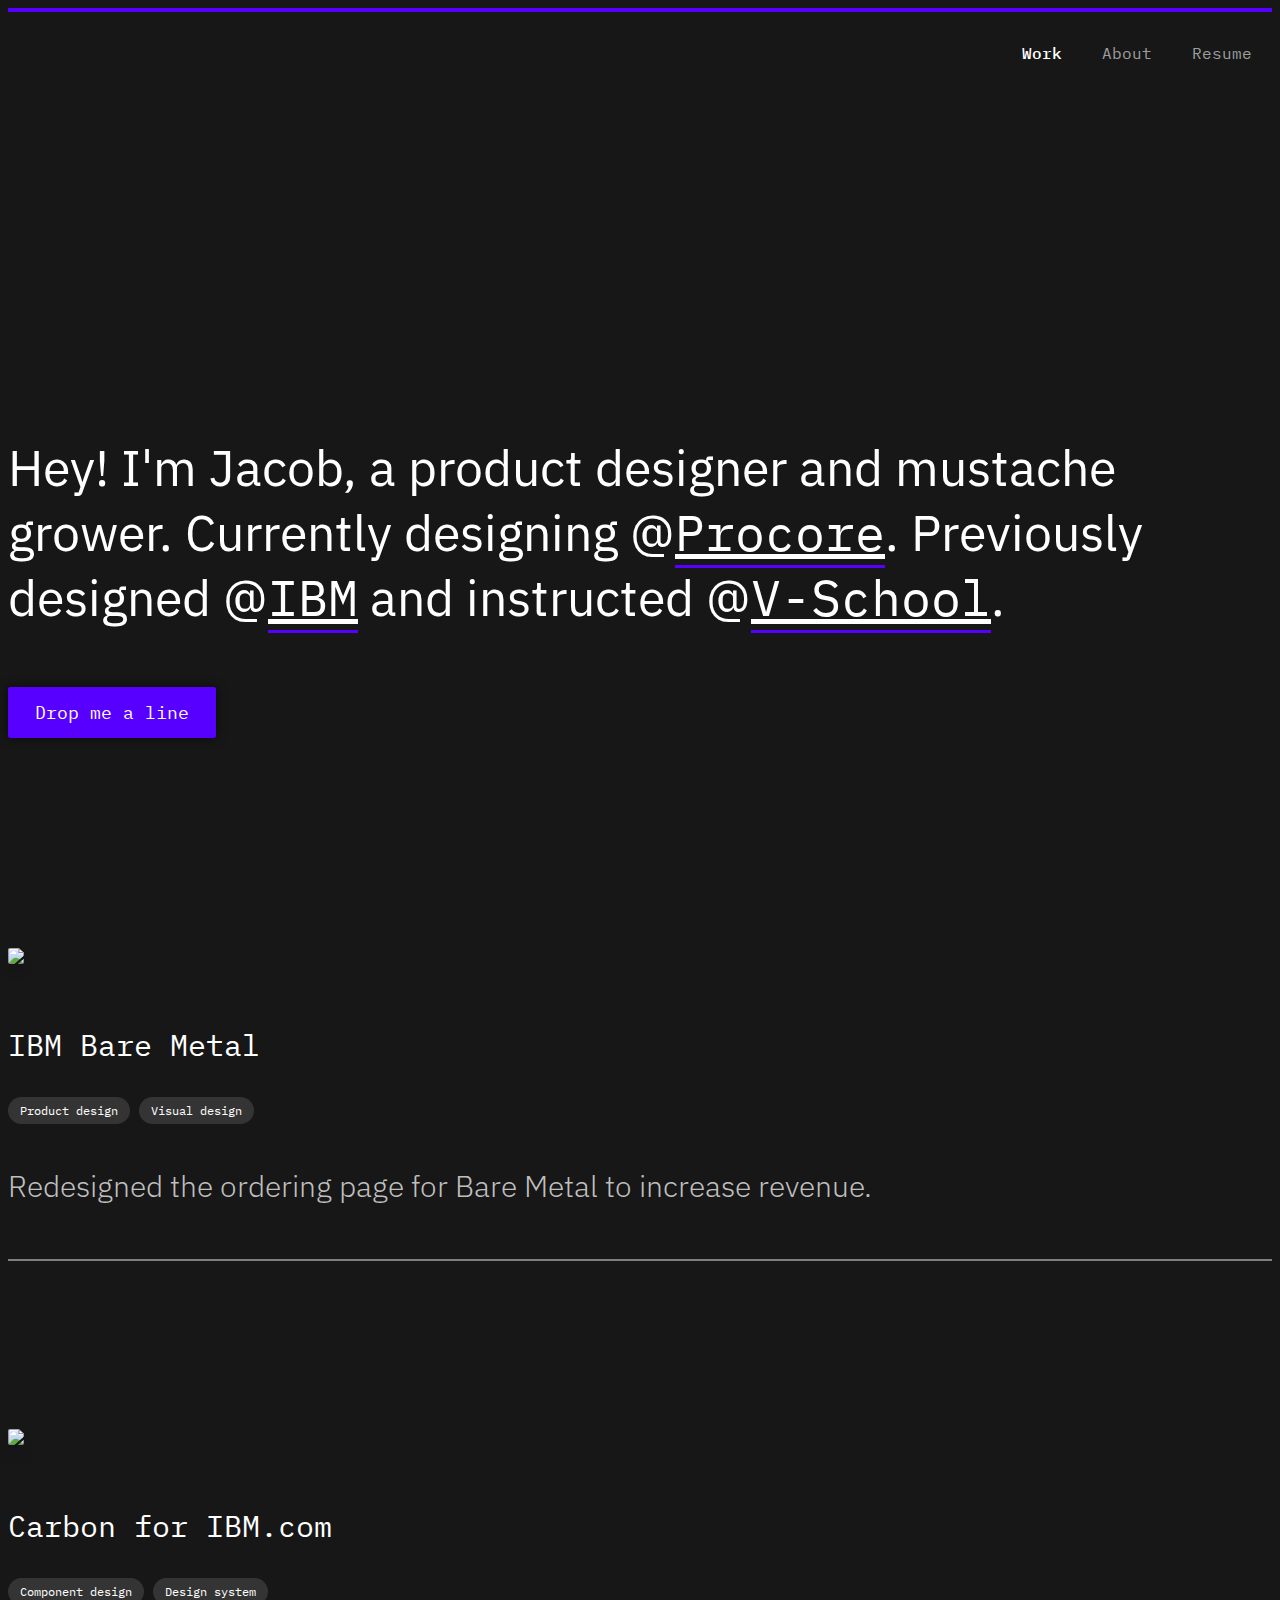
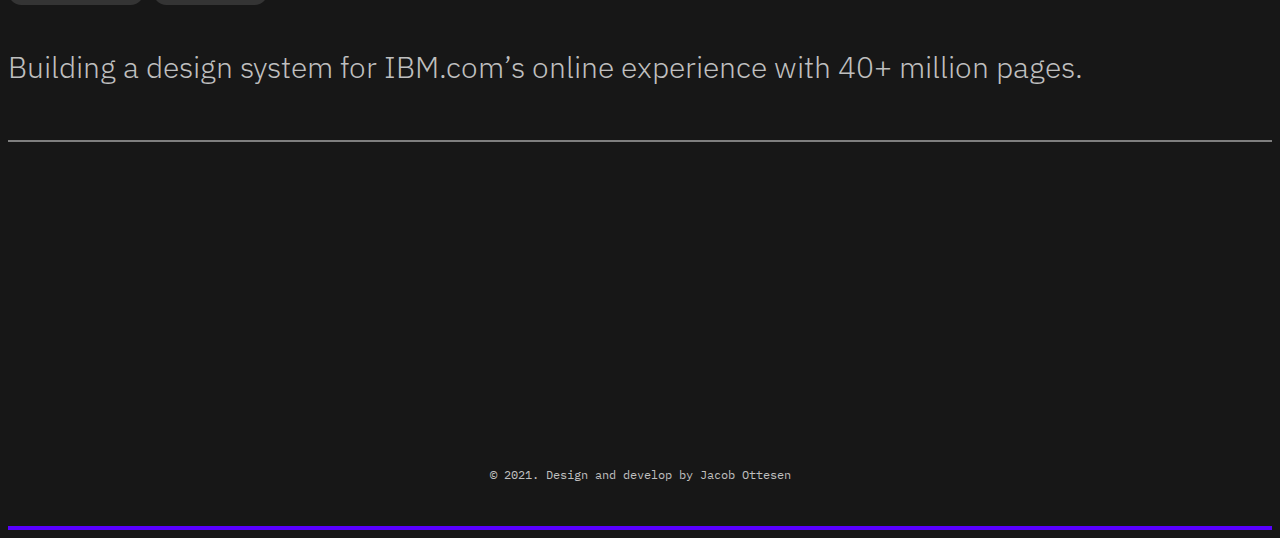
==== index.html @ 0caaeb81 "Add files via upload" ====
<!DOCTYPE html>
<html lang="en">

<head>
    <!-- Theme Made By www.w3schools.com - No Copyright -->
    <title>Jake Ottesen | UX Portfolio</title>
    <meta charset="utf-8">
    <meta name="viewport" content="width=device-width, initial-scale=1">
    <link rel="stylesheet" href="https://stackpath.bootstrapcdn.com/bootstrap/4.1.3/css/bootstrap.min.css" integrity="sha384-MCw98/SFnGE8fJT3GXwEOngsV7Zt27NXFoaoApmYm81iuXoPkFOJwJ8ERdknLPMO" crossorigin="anonymous">
    <script src="https://stackpath.bootstrapcdn.com/bootstrap/4.1.3/js/bootstrap.min.js" integrity="sha384-ChfqqxuZUCnJSK3+MXmPNIyE6ZbWh2IMqE241rYiqJxyMiZ6OW/JmZQ5stwEULTy" crossorigin="anonymous"></script>
    <link rel="stylesheet" href="https://use.fontawesome.com/releases/v5.4.1/css/all.css" integrity="sha384-5sAR7xN1Nv6T6+dT2mhtzEpVJvfS3NScPQTrOxhwjIuvcA67KV2R5Jz6kr4abQsz" crossorigin="anonymous">
    <link rel='stylesheet' href='https://unpkg.com/emoji.css/dist/emoji.min.css'>
    <link rel="stylesheet" href="https://use.typekit.net/auy7uxg.css">
    <link rel="stylesheet" href="css/font-awesome.min.css" />
    <link href="https://fonts.googleapis.com/css?family=Lato:300,400,700,900" rel="stylesheet">
    <script src="https://code.jquery.com/jquery-3.3.1.min.js" integrity="sha256-FgpCb/KJQlLNfOu91ta32o/NMZxltwRo8QtmkMRdAu8=" crossorigin="anonymous"></script>
    <link rel="stylesheet" href="https://cdnjs.cloudflare.com/ajax/libs/fancybox/3.3.5/jquery.fancybox.min.css" />


    <link rel="preconnect" href="https://fonts.gstatic.com">
    <link href="https://fonts.googleapis.com/css2?family=IBM+Plex+Sans:wght@100;200;300;400&display=swap" rel="stylesheet">
    <link href="https://fonts.googleapis.com/css?family=IBM+Plex+Serif:300,400,500,600,700" rel="stylesheet">
    <link href="https://fonts.googleapis.com/css?family=IBM+Plex+Mono:100,100i,200,200i,300,300i,400,400i,500,500i,600,600i,700,700i&display=swap" rel="stylesheet">

    <link rel="stylesheet" type="text/css" href="css/main.css">


    <style>
        /*-------- TYPOGRAPHY --------*/

        body {
            background-color: #171717;
            border-top: #5800FF solid 4px;
            border-bottom: #5800FF solid 4px;

        }


        h1 {
            font-size: 50px;
            color: white;
            font-weight: 400;
            font-family: 'IBM Plex Sans', sans-serif;

        }


        h2 {
            font-size: 30px;
            color: white;
            font-weight: 400;
            font-family: 'IBM Plex Mono', monospace;


        }




        h3 {
            font-size: 30px;
            color: #BFBFBF;
            font-family: 'IBM Plex Sans', sans-serif;
            font-weight: 300;


        }



        .line {
            border: solid #7F7F7F .5px;
        }



        h4 {
            font-size: 20px;
            font-weight: bold;
            color: white;
            font-family: 'IBM Plex Sans', sans-serif;

        }


        h5 {
            font-size: 18px;
            font-weight: 550;
            text-transform: uppercase;
            color: white;
            font-family: 'IBM Plex Mono', monospace;
            letter-spacing: 1px;

        }


        h6 {
            font-size: 80px;
            font-weight: 400;
            color: #3A3A3A;
            font-family: 'IBM Plex Sans', sans-serif;
            line-height: 32px;

        }


        .h7 {
            font-size: 40px;
            font-weight: bold;
            color: white;
            line-height: 1.2;
            font-family: 'IBM Plex Serif', serif;

        }



        .h9 {
            font-size: 20px;
            font-weight: 500;
            color: white;
            font-family: 'IBM Plex Sans', sans-serif;

        }



        .h8 {

            font-size: 18px;
            font-weight: 550;
            color: #3A3A3A;
            font-family: 'IBM Plex Sans', sans-serif;
            line-height: 32px;
            border-left: 2px solid #0062FF;
            padding-left: 1em;
            margin-bottom: 1em;

        }




        p {
            font-size: 18px;
            color: #B7B7B7;
            font-family: 'IBM Plex Sans', sans-serif;

        }



        .introbody {
            font-size: 18px;
            font-weight: lighter;
            line-height: 1.4;
            color: #949494;
            font-family: 'IBM Plex Sans', sans-serif;


        }


        .container {
            text-align: center!important;
        }





        /*--------- BUTTONS ---------*/

        .btn_primary {
            position: relative;
            top: 0;
            transition: top ease 0.4s;
            background-color: #5800FF;
            border: #5800FF solid 2px;
            margin-right: 1em;
            border-radius: 2px;
            color: white;
            padding: 12px 25px;
            text-align: center;
            text-decoration: none;
            display: inline-block;
            font-size: 18px;
            font-family: 'IBM Plex Mono', monospace;
            -webkit-box-shadow: 0px 0px 10px 0px rgba(0, 0, 0, 0.6);
            -moz-box-shadow: 0px 0px 10px 0px rgba(0, 0, 0, 0.6);
            box-shadow: 0px 0px 10px 0px rgba(0, 0, 0, 0.6);
            transition: 0.25s;
        }

        .btn_primary:hover {
            background-color: white;
            border: white solid 2px;
            color: black;
            cursor: none;
            -webkit-box-shadow: 0px 20px 10px 0px rgba(0, 0, 0, 0.6);
            -moz-box-shadow: 0px 20px 10px 0px rgba(0, 0, 0, 0.6);
            box-shadow: 0px 20px 10px 0px rgba(0, 0, 0, 0.6);
            transition: 0.25s;
            top: -3px;

        }



        .btn_secondary {
            position: relative;
            top: 0;
            transition: top ease 0.4s;
            background-color: transparent;
            border: white solid 2px;
            border-radius: 2px;
            color: white;
            padding: 12px 25px;
            text-align: center;
            text-decoration: none;
            display: inline-block;
            font-size: 18px;
            font-family: 'IBM Plex Mono', monospace;
            -webkit-box-shadow: 0px 0px 10px 0px rgba(0, 0, 0, 0.6);
            -moz-box-shadow: 0px 0px 10px 0px rgba(0, 0, 0, 0.6);
            box-shadow: 0px 0px 10px 0px rgba(0, 0, 0, 0.6);
            transition: 0.25s;
        }

        .btn_secondary:hover {
            background-color: white;
            border: white solid 2px;
            color: black;
            cursor: pointer;
            -webkit-box-shadow: 0px 20px 10px 0px rgba(0, 0, 0, 0.6);
            -moz-box-shadow: 0px 20px 10px 0px rgba(0, 0, 0, 0.6);
            box-shadow: 0px 20px 10px 0px rgba(0, 0, 0, 0.6);
            transition: 0.25s;
            top: -3px;
        }







        .rounded {
            border-radius: 2px;
            -webkit-box-shadow: 0px 10px 10px 0px rgba(0, 0, 0, 0.1);
            -moz-box-shadow: 0px 10px 10px 0px rgba(0, 0, 0, 0.1);
            box-shadow: 0px 10px 10px 0px rgba(0, 0, 0, 0.1);
            transition: 0.25s;
        }

        .rounded:hover {
            cursor: pointer;
            top: -3px;


        }








        .floaticon {
            color: #BFBFBF;
            padding: 2em;

        }

        .floaticon:hover {
            color: white;
            transition: 0.25s;
        }






        /*-------- NAVIGATION BAR --------*/

        .navigation ul {
            list-style-type: none;
            margin: 0;
            padding: 0;
            overflow: hidden;

        }

        .navigation li {
            float: right;
        }


        .navigation li a {
            display: block;
            color: black;
            text-align: center;
            margin: 0px 20px;
            text-decoration: none;
            color: #9e9e9e;
            font-family: 'IBM Plex Mono', monospace;
            transition: 0.4s;
        }

        .navigation li a:hover:not(.active) {

            color: white;
            text-decoration: none;
            background-color: #5800FF;
        }

        .navigation .active {

            color: white;
            font-weight: 500;

        }

        .navigation .active:hover {
            text-decoration: none;
            background-color: #5800FF;

        }





        .readcasestudy {
            color: #9e9e9e;
            font-size: 16px;
            font-family: 'IBM Plex Mono', monospace;
            transition: 0.4s;
        }


        .readcasestudy:hover {
            color: white;
            text-decoration: none;
            background-color: #5800FF;
        }
        
        
        .cta-links {
            
            font-family: 'IBM Plex Mono', monospace;
            transition: 0.4s;
            border-bottom: #5800FF 3px solid;
        }
        
         .cta-links:hover {
            color: #9e9e9e;
            text-decoration: none;
             
            
        }
        
        
        a { color: inherit; } 
        

        /*-------- THE PROBLEM SECTION --------*/

   


        .bodyhighlight {
            background-color: #EAF2FF;
            padding-left: 5px;
            padding-right: 5px;
        }




        /*-------- PILLS --------*/

        .pill {
            background-color: #343434;
            font-family: 'IBM Plex Mono', monospace;
            font-size: 12px;
            border: none;
            color: white;
            padding: 6px 12px;
            text-align: center;
            text-decoration: none;
            display: inline-block;
            margin-right: 5px;
            border-radius: 25px;
            margin-bottom: 1em;


        }


        /*-------- HOMEPAGE STYLES --------*/

        ul li {
            font-size: 16px;
            font-family: 'IBM Plex Sans', sans-serif;
        }


        .me {
            width: 30%;
            height: auto;
        }


        .graybg {

            background-color: #FAFAFA;
            padding: 5em;

        }



        strong {
            font-weight: bold;
        }

        .row {
            text-align: left;

        }

        .imagesize {
            width: 100%;
            height: auto;
        }

        .gifsize {
            width: 80%;
            height: 80%;
        }


        .gifsize1 {
            width: 50%;
            height: 50%;
        }


        .content {
            width: 45%;
            margin: 0 auto;
            margin-top: 10em;
            margin-bottom: 10em;

        }

        .quote {
            font-size: 20px;
            margin: 2em;
            font-weight: 400;
            background: #f9f9f9;
            border-left: 2px solid black;
            padding-left: 30px;
            font-style: italic;


        }









        /*-------- LINKS --------*/

        .link {

            color: #0062FF;
            text-decoration: none;


        }








        /*-------- SPACERS --------*/

        .lgspacer {
            padding-top: 5em;

        }

        .smspacer {
            padding-top: 2em;

        }


        .xsspacer {
            padding-top: 1.5em;

        }


        .xxsspacer {
            padding-top: 1em;

        }


        .xxxsspacer {
            padding-top: .5em;

        }


        .xxxxsspacer {
            padding-top: .2em;

        }


        /*-------- SPACERS --------*/

        p i {
            padding-right: 10px;
            color: #4d4d4d;
        }



        .figcap {
            padding-top: 10px;
            font-size: 12px;
            font-weight: 400;
            text-align: center;
            color: #BFBFBF;
            font-family: 'IBM Plex Mono', monospace;

        }

        .topnav {
            overflow: hidden;

        }

        .topnav a {
            float: left;
            color: black;
            text-align: center;
            padding-left: 2em;
            padding-top: 1em;
            text-decoration: none;
            font-size: 20px;
        }


        ul li {
            line-height: 35px;
        }


        /*-------- FOOTER ICON BAR --------*/

        .icon {
            font-size: 20px;
            padding-left: 10px;
            padding-right: 10px;
        }



        .iconbar ul {
            list-style-type: none;
            margin: 0;
            padding: 0;
            overflow: hidden;
            align-content: center;

        }

        .iconbar i {
            color: white;
            transition: color .5s;
        }

        .iconbar i:hover {
            color: dimgray;
        }



        .header h2 {
            text-align: center;
        }



        .content {
            padding: 100px 0;
            margin: 50px auto 0 auto;
            width: 80%;
        }






        @media screen and (max-width: 770px) {
            .content {
                width: 90%;
                margin: 0 auto;
                margin-top: 5em;
                margin-bottom: 10em;
            }
            
             h1 {
                font-size: 40px;
                color: white;
                font-weight: 400;
                font-family: 'IBM Plex Sans', sans-serif;
            }

            .imagesize {
                width: 100%;
                height: auto;
            }

            .btn_mini {
                margin-top: 1em;
            }


        }

        @media screen and (min-width: 600px) {
            .content {
                width: 60%;
                margin: 0 auto;
                margin-top: 5em;
                margin-bottom: 10em;
            }
        }

        @media screen and (min-width: 1000px) {
            .content {
                width: 45%;
                margin: 0 auto;
                margin-top: 5em;
                margin-bottom: 10em;
            }
           
        }

    </style>


    <script>
        /*-------- ICON FADED OUT --------*/
        $(window).scroll(function() {
            $(".top").css("opacity", 1 -
                $(window).scrollTop() / 250);
        });


        /*-------- SCROLL ON CLICK --------*/
        $(document).ready(function() {
            // Add smooth scrolling to all links
            $("a").on('click', function(event) {

                // Make sure this.hash has a value before overriding default behavior
                if (this.hash !== "") {
                    // Prevent default anchor click behavior
                    event.preventDefault();

                    // Store hash
                    var hash = this.hash;

                    // Using jQuery's animate() method to add smooth page scroll
                    // The optional number (800) specifies the number of milliseconds it takes to scroll to the specified area
                    $('html, body').animate({
                        scrollTop: $(hash).offset().top
                    }, 800, function() {

                        // Add hash (#) to URL when done scrolling (default click behavior)
                        window.location.hash = hash;
                    });
                } // End if
            });
        });


        /*-------- SCROLL ON CLICK --------*/

        //Get the button
        var mybutton = document.getElementById("myBtn");

        // When the user scrolls down 20px from the top of the document, show the button
        window.onscroll = function() {
            scrollFunction()
        };

        function scrollFunction() {
            if (document.body.scrollTop > 20 || document.documentElement.scrollTop > 20) {
                mybutton.style.display = "block";
            } else {
                mybutton.style.display = "none";
            }
        }

        // When the user clicks on the button, scroll to the top of the document
        function topFunction() {
            document.body.scrollTop = 0;
            document.documentElement.scrollTop = 0;
        }

    </script>



</head>

<body>


    <div class="header">
        <div class="progress-container">
            <div class="progress-bar" id="myBar"></div>
        </div>
    </div>








    <div class="xsspacer"></div>





    <span class="col-md-12"> 
        <div class="navigation">
        <div class="container">
            <ul>
                <li><a href="Jacob-Ottesen_Resume-2021.pdf" target="_blank">Resume</a></li>
                <li><a href="aboutme.html">About</a></li>
                <li><a href="#projects" class="active">Work</a></li>

            </ul>
        </div>

    </div>
    
        
        <div class="lgspacer"></div>
    
        
        
   <div class="container">

        <div class="row">

            <span class="col-md-8"> 
                
                    
                <div class="smspacer"></div>
                <h6><span class="ec ec-wave"></span> </h6>
                <div class="smspacer"></div>
                
                <h1>Hey! I'm Jacob, a product designer and mustache grower. Currently designing @<a href="https://www.procore.com/" class="cta-links" target="_blank">Procore</a>. Previously designed @<a href="https://www.ibm.com/design/" class="cta-links" target="_blank">IBM</a> and instructed @<a href="https://vschool.io/" class="cta-links" target="_blank">V-School</a>.
                </h1>
                





    <div class="xsspacer"></div>

    <a href="mailto:ottesenjacob1994@gmail.com" target="_top"><button class="btn_primary">Drop me a line <i class="fas fa-envelope"></i></button></a> 





    </span>

    </div>
    <div class="smspacer"></div>
       <div class="lgspacer"></div>
    <a href="#projectsection"><span class="floaticon top"><i class="fas fa-chevron-down"></i></span></a>


    </div>
  
    <div class="lgspacer"></div>




    <div class="container" id="projectsection">


        <div class="row" id="projects">


            <span class="col-md-12"> 
        
                <a href ="baremetal-order.html"><img src="images/baremetal-order/baremetal-homepage.png" class="img-fluid rounded"></a>

                </span>

        </div>

        <div class="smspacer"></div>

        <div class="row">

            <span class="col-md-5"> 
         <h2>IBM Bare Metal</h2>
                <div class="xxxsspacer"></div>
                  
        
        <div class="pill"><i class="fas fa-tag"></i> Product design</div>
        <div class="pill"> <i class="fas fa-tag"></i> Visual design</div>
        
         
            </span>

            <span class="col-md-7"> 
        
                <h3>Redesigned the ordering page for Bare Metal to increase revenue.</h3>
        
              
            </span>


        </div>
        <div class="xxsspacer"></div>

        <hr class="line" >


        <div class="lgspacer"></div>
        <div class="lgspacer"></div>


        <div class="row">


            <span class="col-md-12"> 
        
                <a href ="ibmdotcom.html"><img src="images/homepage/ibm-dotcom.png" class="img-fluid rounded"></a>

                </span>

        </div>

        <div class="smspacer"></div>

        <div class="row">

            <span class="col-md-5"> 
         <h2>Carbon for IBM.com</h2>
                <div class="xxxsspacer"></div>
                  
        
        <div class="pill"><i class="fas fa-tag"></i> Component design</div>
        <div class="pill"> <i class="fas fa-tag"></i> Design system</div>
        
         
            </span>

            <span class="col-md-7"> 
        
                <h3>Building a design system for IBM.com’s online experience with 40+ million pages.</h3>
        
               
            </span>


        </div>
        <div class="xxsspacer"></div>

        <hr class="line" id="projects">


        <div class="lgspacer"></div>
        <div class="lgspacer"></div>
        <div class="lgspacer"></div>









        <script src="https://cdnjs.cloudflare.com/ajax/libs/fancybox/3.3.5/jquery.fancybox.min.js"></script>


    </div>
    </div>




</body>






<footer>


    <div class="container">
        <div class="iconbar">

            <ul>



                <a href="https://medium.com/@ottesenjacob1994" target="_blank"><i class="fab fa-medium icon"></i></a>
                <a href="https://www.behance.net/ott1200693db" target="_blank"><i class="fab fa-behance icon"></i></a>
                <a href="https://www.linkedin.com/in/jacobottesen/" target="_blank"><i class="fab fa-linkedin-in icon"></i></a>
                <a href="https://dribbble.com/jakeottesen" target="_blank"><i class="fab fa-dribbble icon"></i></a>
                <a href="mailto:ottesenjacob1994@gmail.com" target="_top"><i class="fas fa-envelope icon"></i></a>





            </ul>


            <div class="smspacer"></div>


        </div>
        <p class="figcap">&#169; 2021. Design and develop by Jacob Ottesen</p>

    </div>
    <div class="smspacer"></div>




</footer>

</html>
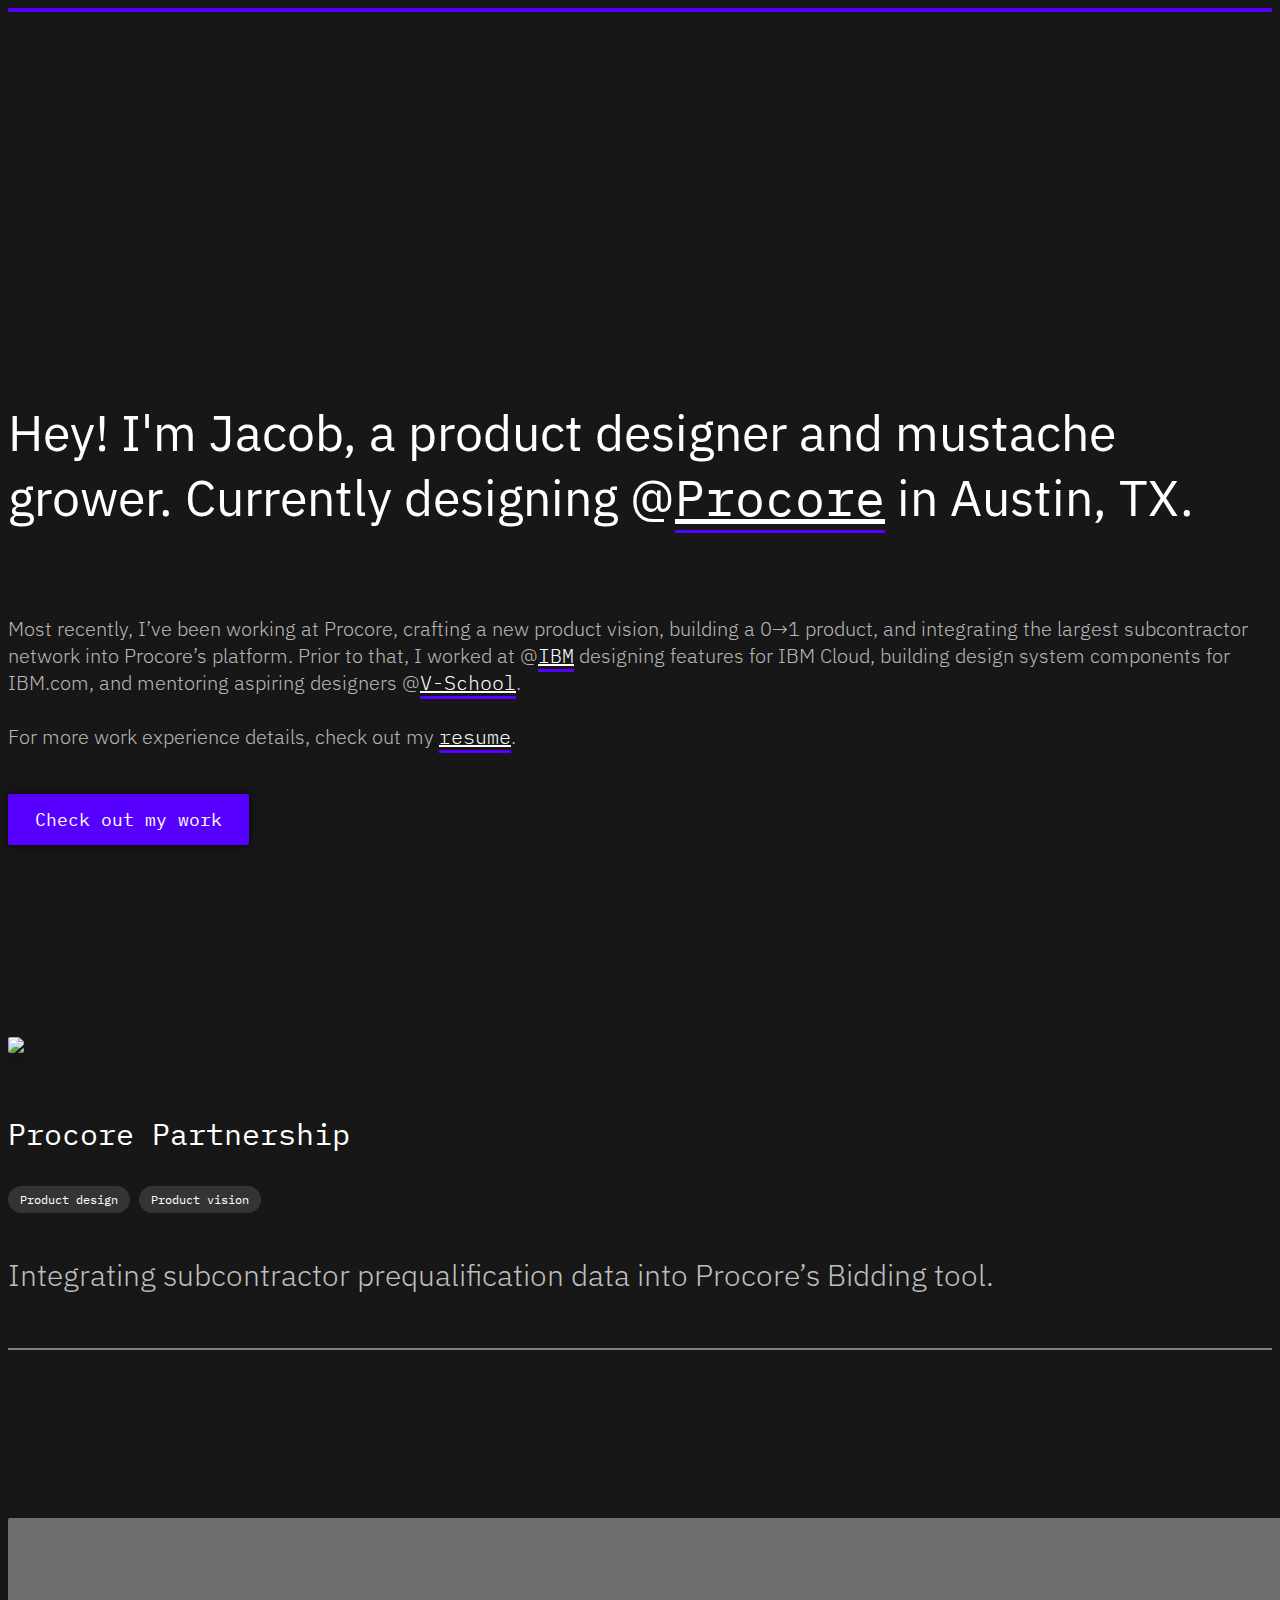
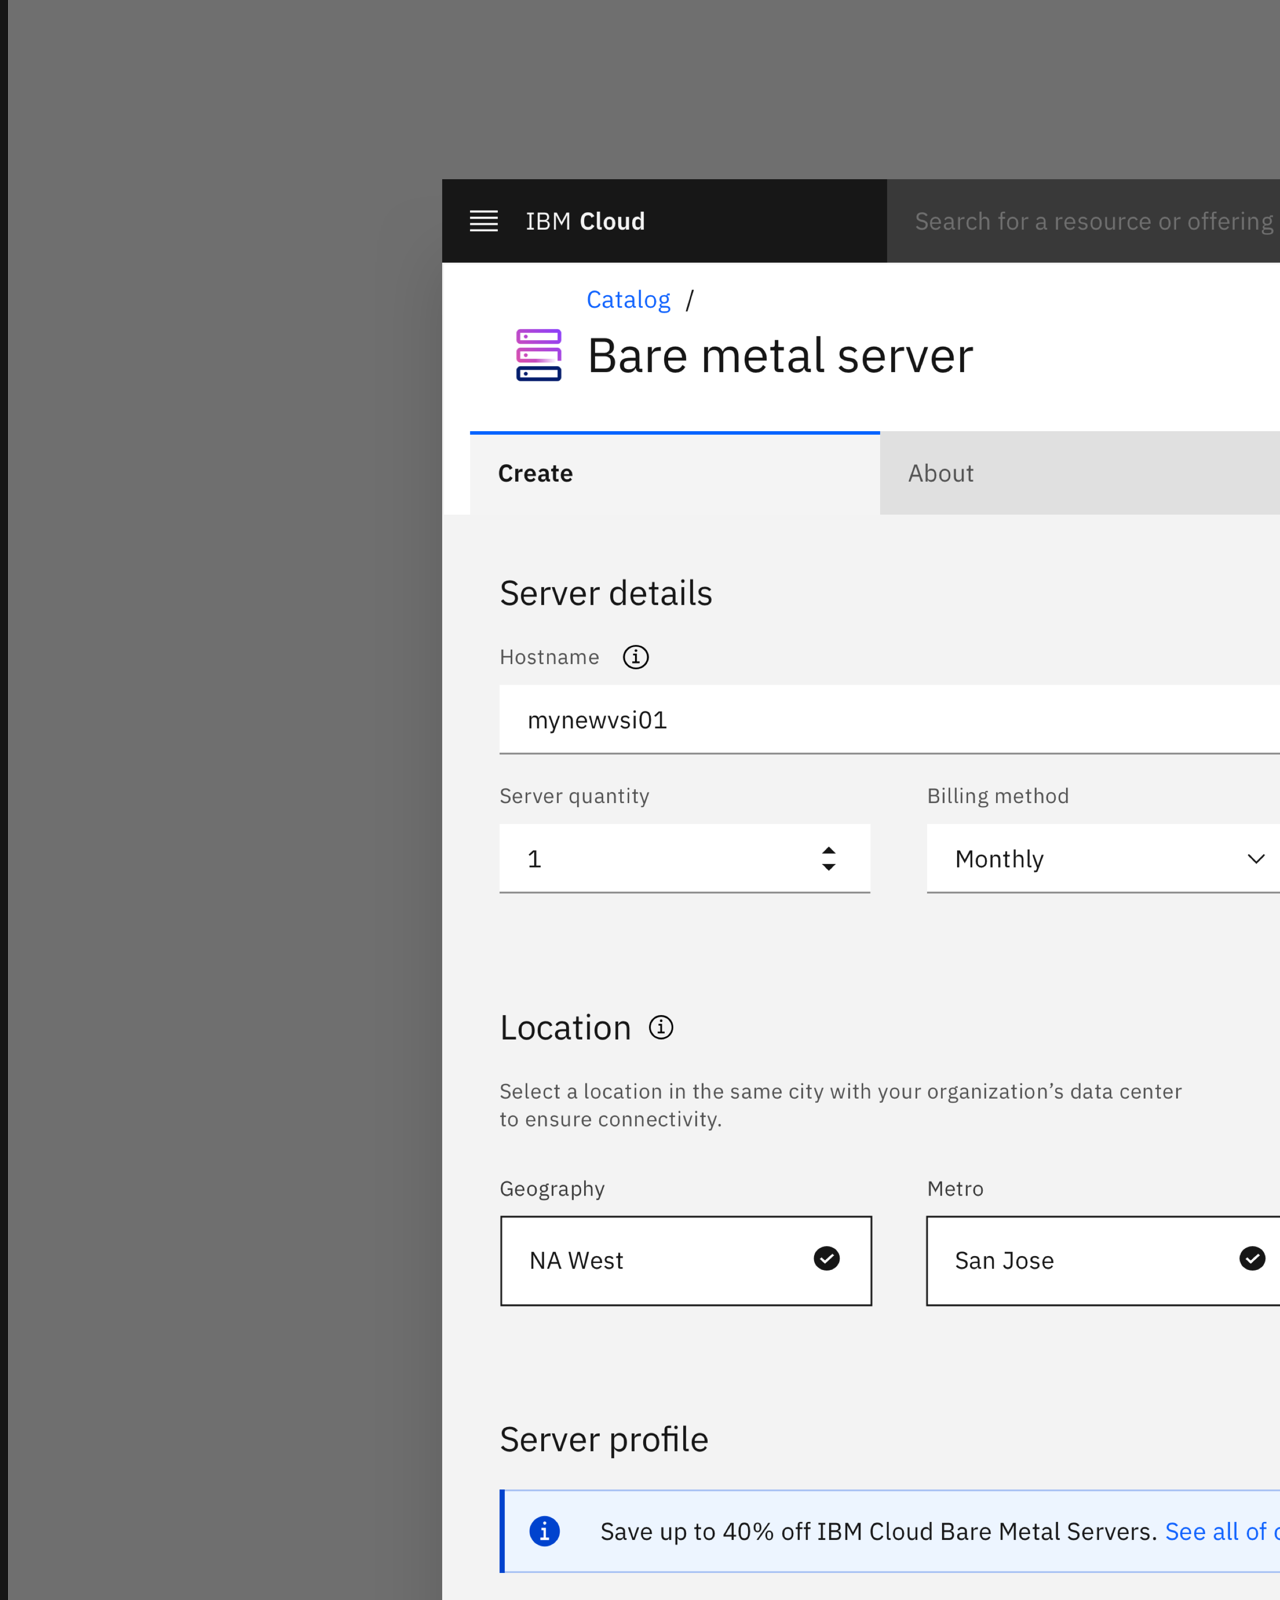
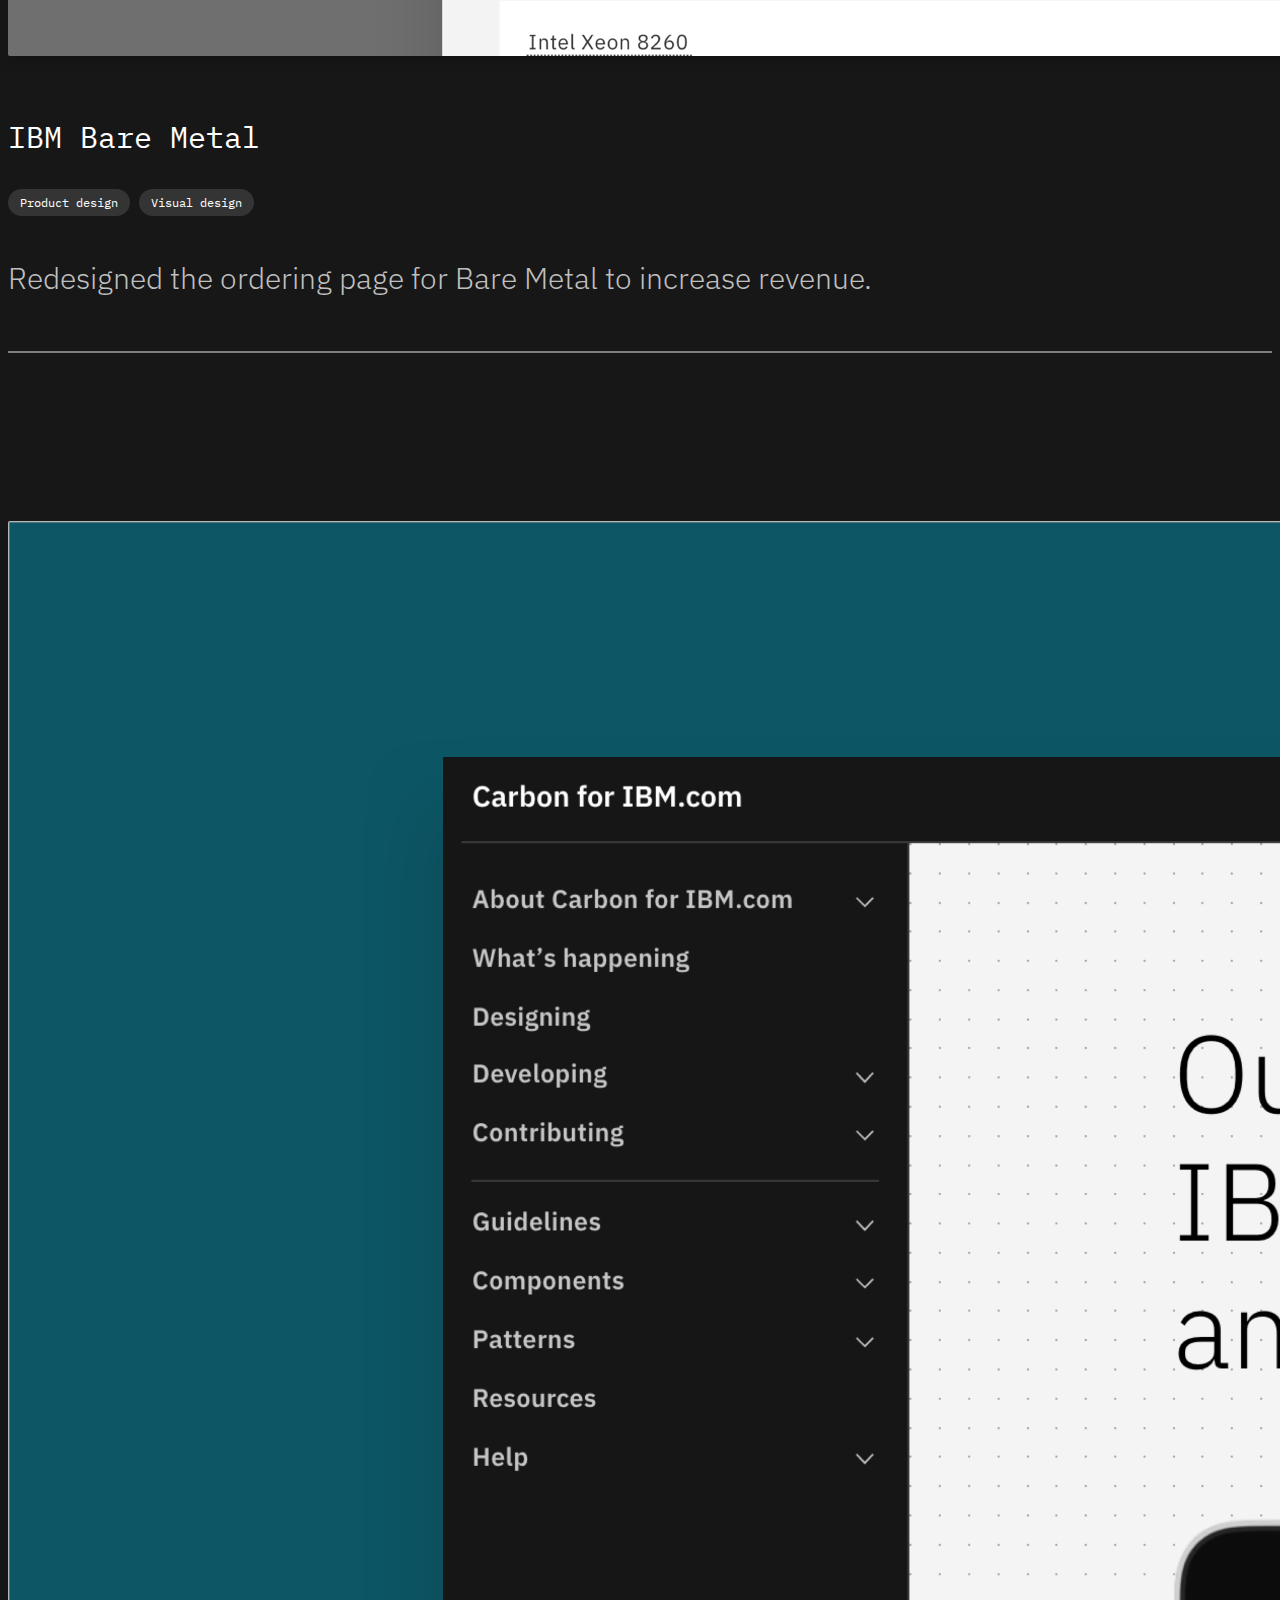
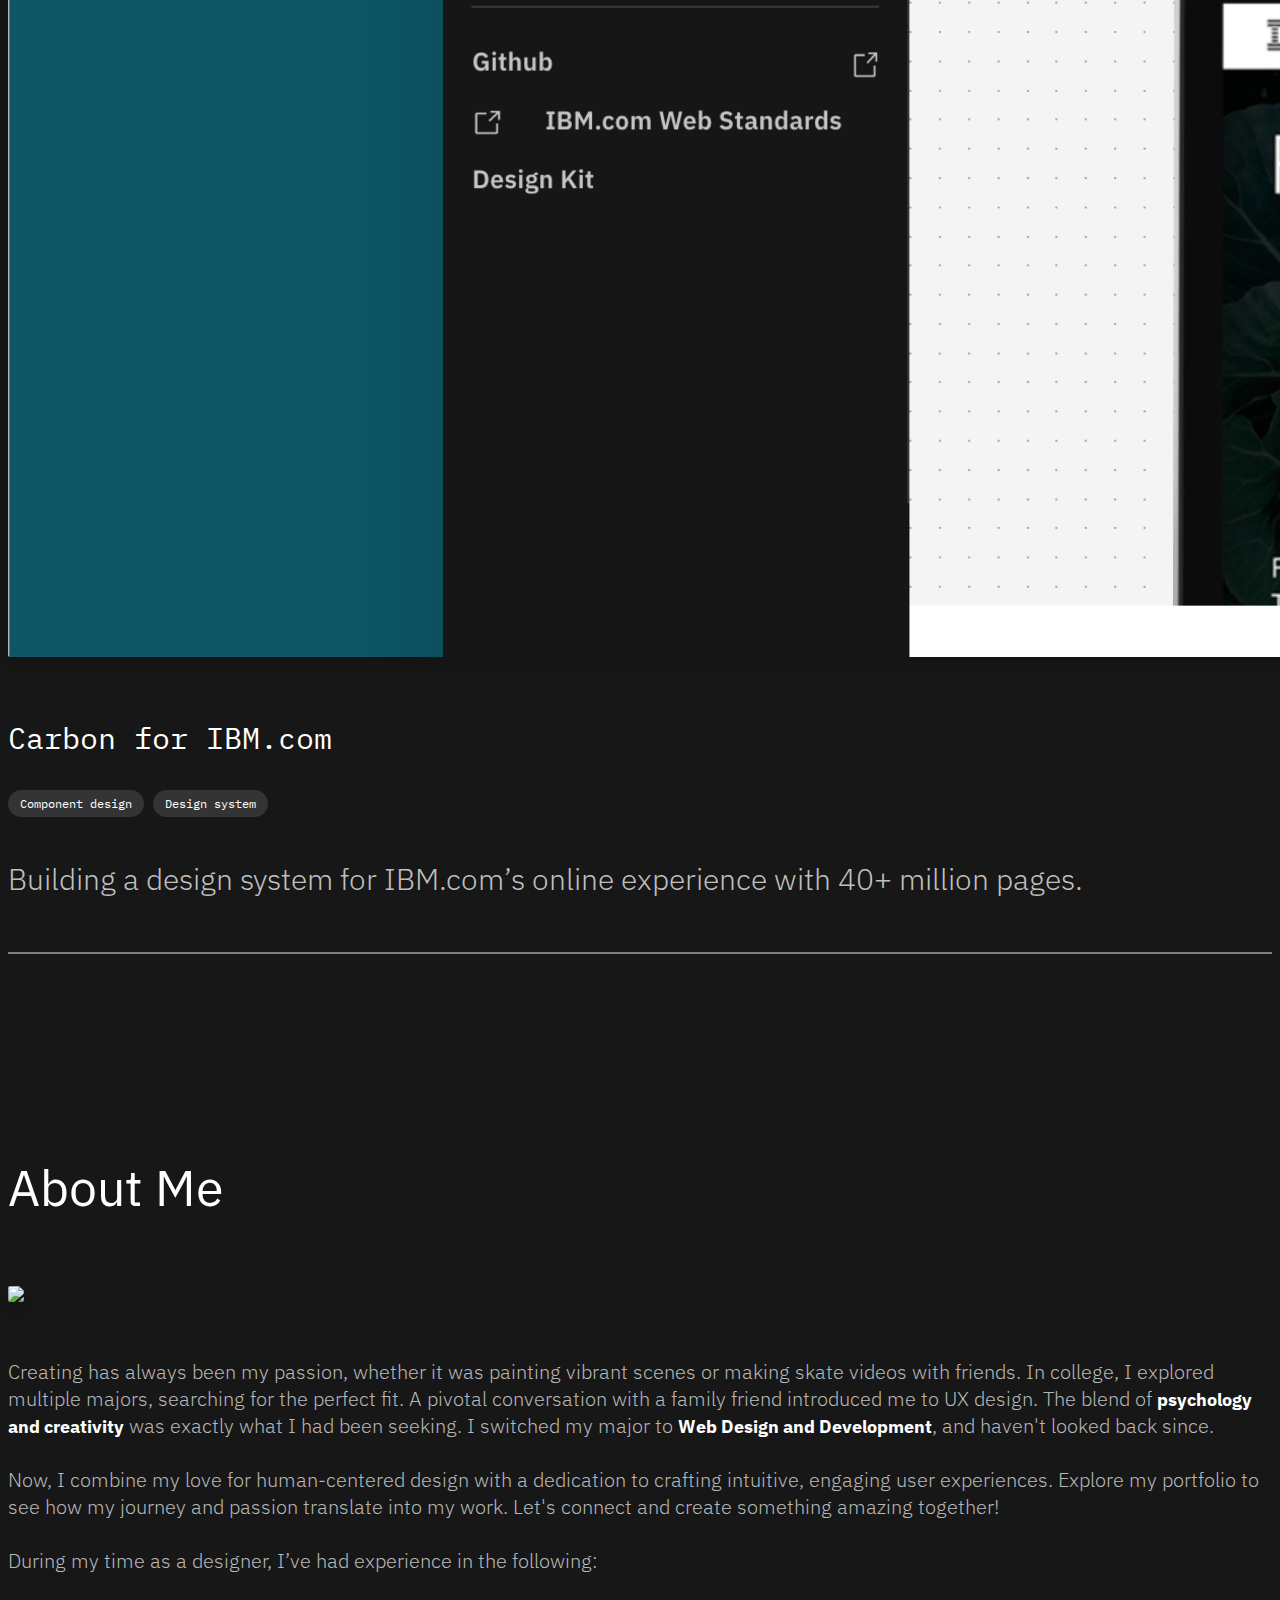
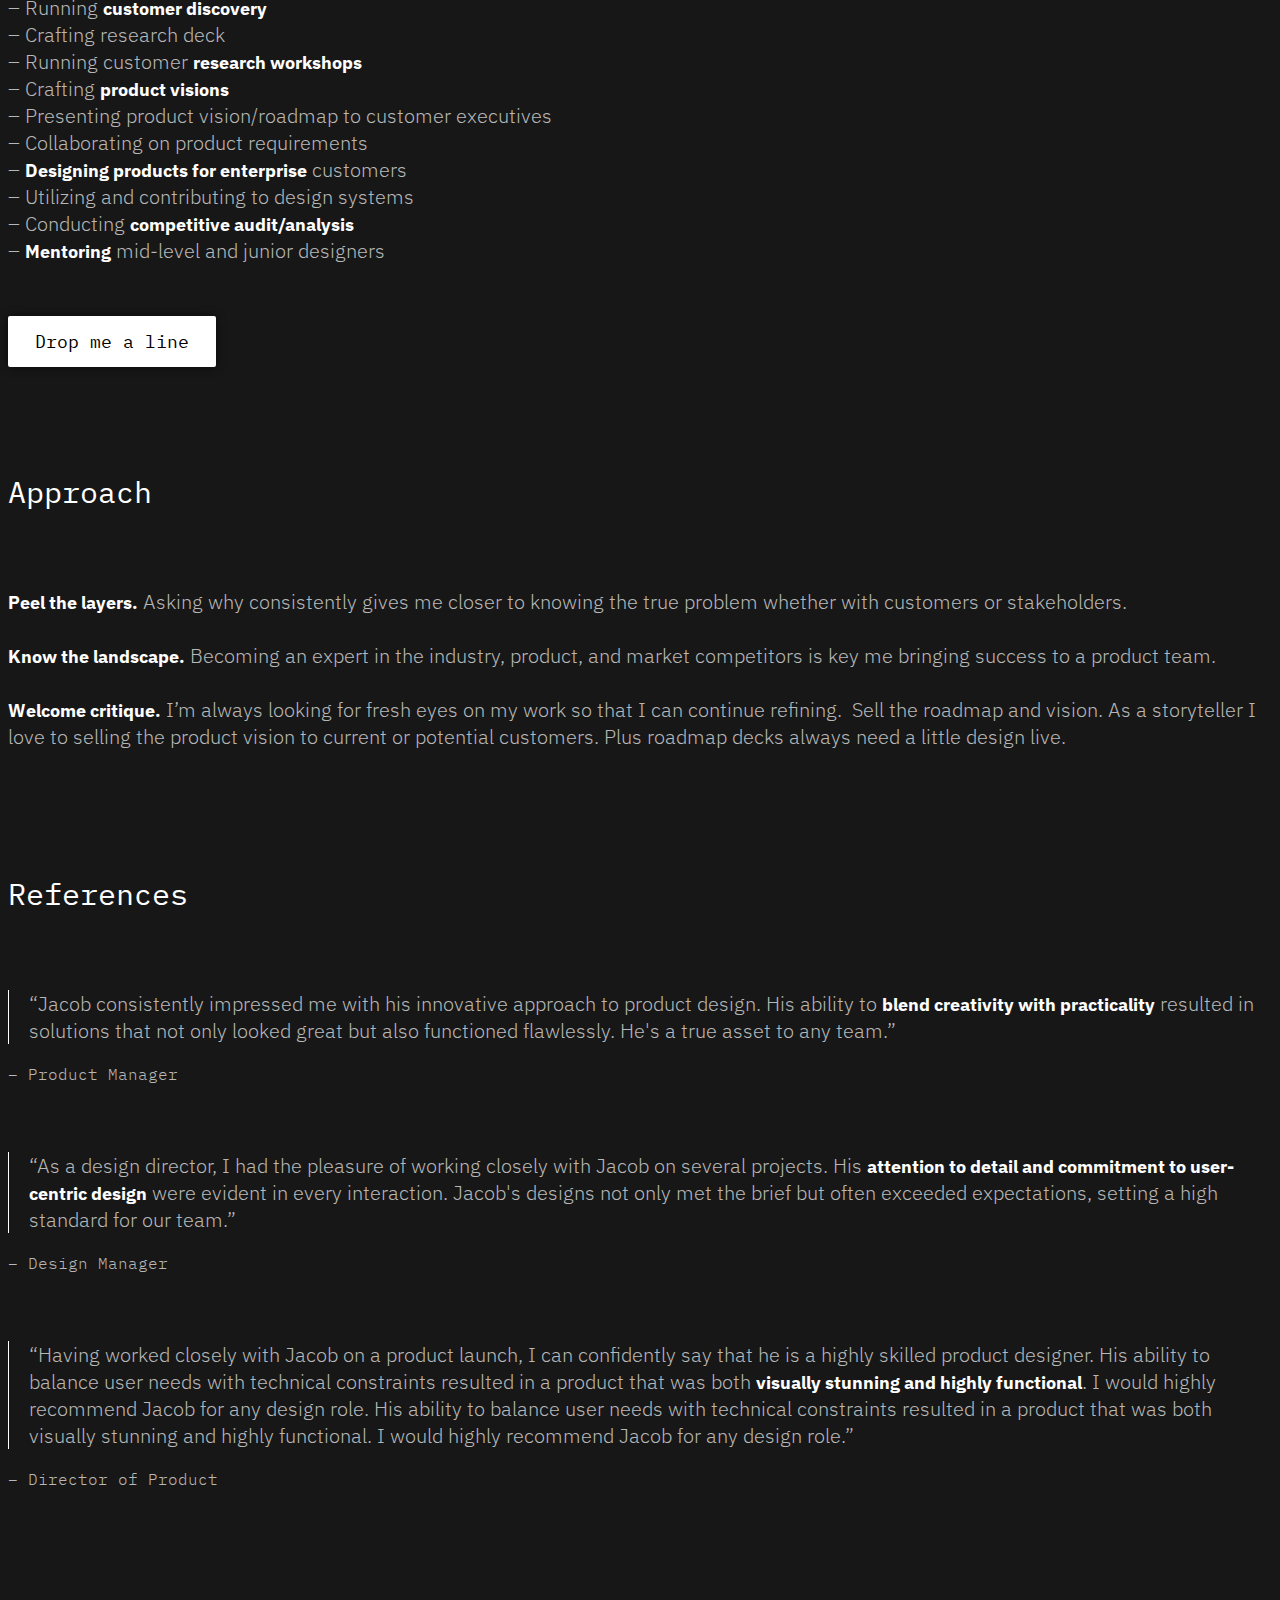
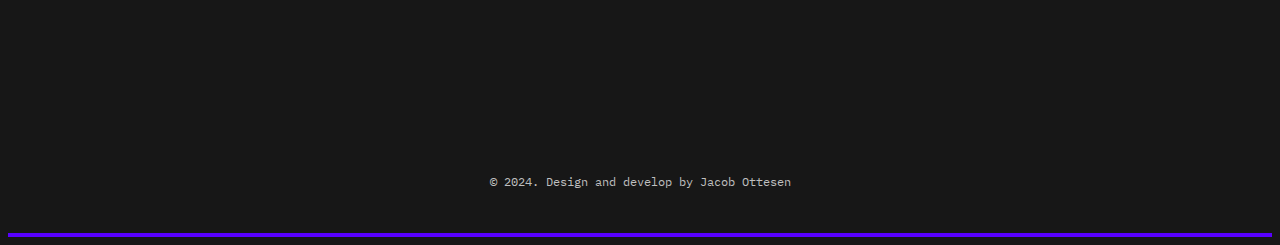
==== commit 24e80ebb: "Add files via upload" ====
--- a/index.html
+++ b/index.html
@@ -142,10 +142,30 @@
 
 
         p {
+        
+            font-size: 20px;
+            font-weight: 300;
+            color: #B7B7B7;
+            font-family: 'IBM Plex Sans', sans-serif;
+          
+
+        }
+        
+        
+         .bold {
+            font-weight: 700;
+            font-size: 18px;
+            color: white;
+            font-family: 'IBM Plex Sans', sans-serif;
+
+        }
+
+        
+         
+        p li {
             font-size: 18px;
             color: #B7B7B7;
             font-family: 'IBM Plex Sans', sans-serif;
-
         }
 
 
@@ -165,7 +185,18 @@
             text-align: center!important;
         }
 
-
+        
+        .references {
+            padding-left: 20px;
+            border-left: white 1px solid; 
+        }
+
+        
+        .referencesname {
+            font-family: 'IBM Plex Mono', monospace;
+            font-size: 16px;
+            color: #B7B7B7;
+        }
 
 
 
@@ -196,7 +227,7 @@
             background-color: white;
             border: white solid 2px;
             color: black;
-            cursor: none;
+            cursor: pointer;
             -webkit-box-shadow: 0px 20px 10px 0px rgba(0, 0, 0, 0.6);
             -moz-box-shadow: 0px 20px 10px 0px rgba(0, 0, 0, 0.6);
             box-shadow: 0px 20px 10px 0px rgba(0, 0, 0, 0.6);
@@ -211,10 +242,11 @@
             position: relative;
             top: 0;
             transition: top ease 0.4s;
-            background-color: transparent;
+             border-radius: 2px;
+            background-color: white;
             border: white solid 2px;
-            border-radius: 2px;
-            color: white;
+            color: black;
+            
             padding: 12px 25px;
             text-align: center;
             text-decoration: none;
@@ -228,9 +260,12 @@
         }
 
         .btn_secondary:hover {
-            background-color: white;
-            border: white solid 2px;
-            color: black;
+            
+            
+           background-color: #5800FF;
+            border: #5800FF solid 2px;
+            border-radius: 2px;
+            color: white;
             cursor: pointer;
             -webkit-box-shadow: 0px 20px 10px 0px rgba(0, 0, 0, 0.6);
             -moz-box-shadow: 0px 20px 10px 0px rgba(0, 0, 0, 0.6);
@@ -353,6 +388,7 @@
             font-family: 'IBM Plex Mono', monospace;
             transition: 0.4s;
             border-bottom: #5800FF 3px solid;
+            color: white;
         }
         
          .cta-links:hover {
@@ -538,7 +574,7 @@
             color: #4d4d4d;
         }
 
-
+       
 
         .figcap {
             padding-top: 10px;
@@ -755,17 +791,7 @@
 
 
     <span class="col-md-12"> 
-        <div class="navigation">
-        <div class="container">
-            <ul>
-                <li><a href="Jacob-Ottesen_Resume-2021.pdf" target="_blank">Resume</a></li>
-                <li><a href="aboutme.html">About</a></li>
-                <li><a href="#projects" class="active">Work</a></li>
-
-            </ul>
-        </div>
-
-    </div>
+       
     
         
         <div class="lgspacer"></div>
@@ -776,15 +802,21 @@
 
         <div class="row">
 
-            <span class="col-md-8"> 
+            <span class="col-md-10"> 
                 
                     
                 <div class="smspacer"></div>
                 <h6><span class="ec ec-wave"></span> </h6>
                 <div class="smspacer"></div>
                 
-                <h1>Hey! I'm Jacob, a product designer and mustache grower. Currently designing @<a href="https://www.procore.com/" class="cta-links" target="_blank">Procore</a>. Previously designed @<a href="https://www.ibm.com/design/" class="cta-links" target="_blank">IBM</a> and instructed @<a href="https://vschool.io/" class="cta-links" target="_blank">V-School</a>.
+                <h1>Hey! I'm Jacob, a product designer and mustache grower. Currently designing @<a href="https://www.procore.com/" class="cta-links" target="_blank">Procore</a> in Austin, TX. 
                 </h1>
+                <div class="smspacer"></div>
+                 <p>Most recently, I’ve been working at Procore, crafting a new product vision, building a 0→1 product, and integrating the largest subcontractor network into Procore’s platform. Prior to that, I worked at @<a href="https://www.ibm.com/design/" class="cta-links" target="_blank">IBM</a> designing features for IBM Cloud, building design system components for IBM.com, and mentoring aspiring designers @<a href="https://vschool.io/" class="cta-links" target="_blank">V-School</a>.
+                <br>
+                <br>
+                For more work experience details, check out my <a href="Jacob-Ottesen_Resume-2021.pdf" class="cta-links" target="_blank">resume</a>.
+                </p>
                 
 
 
@@ -793,7 +825,7 @@
 
     <div class="xsspacer"></div>
 
-    <a href="mailto:ottesenjacob1994@gmail.com" target="_top"><button class="btn_primary">Drop me a line <i class="fas fa-envelope"></i></button></a> 
+    <a href="#projectsection"><button class="btn_primary">Check out my work  <i class="fas fa-arrow-down"></i></button></a> 
 
 
 
@@ -804,7 +836,6 @@
     </div>
     <div class="smspacer"></div>
        <div class="lgspacer"></div>
-    <a href="#projectsection"><span class="floaticon top"><i class="fas fa-chevron-down"></i></span></a>
 
 
     </div>
@@ -815,6 +846,52 @@
 
 
     <div class="container" id="projectsection">
+        
+        
+        
+        
+         <div class="row" id="projects">
+
+
+            <span class="col-md-12"> 
+        
+                <a href ="procore+compass.html"><img src="images/homepage/prequal.png" class="img-fluid rounded"></a>
+
+                </span>
+
+        </div>
+
+        <div class="smspacer"></div>
+
+        <div class="row">
+
+            <span class="col-md-5"> 
+         <h2>Procore Partnership</h2>
+                <div class="xxxsspacer"></div>
+                  
+        
+        <div class="pill"><i class="fas fa-tag"></i> Product design</div>
+        <div class="pill"> <i class="fas fa-tag"></i> Product vision</div>
+        
+         
+            </span>
+
+            <span class="col-md-7"> 
+        
+                <h3>Integrating subcontractor prequalification data into Procore’s Bidding tool.</h3>
+        
+              
+            </span>
+
+
+        </div>
+        <div class="xxsspacer"></div>
+
+        <hr class="line" >
+
+
+        <div class="lgspacer"></div>
+        <div class="lgspacer"></div>
 
 
         <div class="row" id="projects">
@@ -897,11 +974,123 @@
 
         </div>
         <div class="xxsspacer"></div>
-
-        <hr class="line" id="projects">
-
-
+        
+         <hr class="line" id="projects">
+
+             <div class="lgspacer"></div>
         <div class="lgspacer"></div>
+        
+           <div class="row">
+
+
+            <span class="col-md-12"> 
+                
+                <h1>About Me
+                </h1>
+        
+                 <div class="smspacer"></div>
+                <img src="images/aboutme/hero2.png" class="img-fluid rounded">
+                
+
+                </span>
+               <span class="col-md-11">
+                   
+                   <div class="smspacer"></div>
+               
+                <p>
+                    Creating has always been my passion, whether it was painting vibrant scenes or making skate videos with friends. In college, I explored multiple majors, searching for the perfect fit. A pivotal conversation with a family friend introduced me to UX design. The blend of <strong class="bold">psychology and creativity</strong> was exactly what I had been seeking. I switched my major to <strong class="bold">Web Design and Development</strong>, and haven't looked back since.
+                    
+                    <br>
+                    <br>
+                Now, I combine my love for human-centered design with a dedication to crafting intuitive, engaging user experiences. Explore my portfolio to see how my journey and passion translate into my work. Let's connect and create something amazing together!
+                    
+                    <br>
+                    <br>
+                    During my time as a designer, I’ve had experience in the following: 
+                
+                </p>
+                   
+                   
+                   <p>
+                       – Running <strong class="bold">customer discovery</strong>
+                       <br>
+                        – Crafting research deck
+                       <br>
+                       – Running customer <strong class="bold">research workshops</strong>
+                       <br>
+                        – Crafting <strong class="bold">product visions</strong>
+                       <br>
+                        – Presenting product vision/roadmap to customer executives
+                       <br>
+                        – Collaborating on product requirements 
+                       <br>
+                       – <strong class="bold">Designing products for enterprise</strong> customers
+                       <br>
+                        – Utilizing and contributing to design systems
+                       <br>
+                        – Conducting <strong class="bold">competitive audit/analysis</strong> 
+                       <br>
+                        – <strong class="bold">Mentoring</strong> mid-level and junior designers
+                   </p> 
+                   
+                  
+                   
+                   <div class="smspacer"></div>
+                   <a href="mailto:ottesenjacob1994@gmail.com" target="_top"><button class="btn_secondary">Drop me a line <i class="fas fa-envelope"></i></button></a> 
+                   
+                   <div class="lgspacer"></div>
+                   
+                   <h2>Approach</h2>
+                   
+                   <div class="smspacer"></div>
+                   <p><strong class="bold">Peel the layers.</strong> 
+                       Asking why consistently gives me closer to knowing the true problem whether with customers or stakeholders.
+
+                       <br><br>
+                       <strong class="bold">Know the landscape.</strong> Becoming an expert in the industry, product, and market competitors is key me bringing success to a product team.
+
+                       <br><br>
+                       <strong class="bold"> Welcome critique.</strong> I’m always looking for fresh eyes on my work so that I can continue refining. 
+                    Sell the roadmap and vision. As a storyteller I love to selling the product vision to current or potential customers. Plus roadmap decks always need a little design live.
+
+                      
+               
+                   
+                   <div class="lgspacer"></div>
+                   
+                   <h2>References</h2>
+                   <div class="smspacer"></div>
+                   <p class="references"> 
+                       “Jacob consistently impressed me with his innovative approach to product design. His ability to <strong class="bold">blend creativity with practicality</strong> resulted in solutions that not only looked great but also functioned flawlessly. He's a true asset to any team.”
+                   </p>
+                   <p class="referencesname">– Product Manager</p>
+                   
+                    <div class="smspacer"></div>
+
+                   <p class="references">
+            
+                     “As a design director, I had the pleasure of working closely with Jacob on several projects. His <strong class="bold">attention to detail and commitment to user-centric design</strong> were evident in every interaction. Jacob's designs not only met the brief but often exceeded expectations, setting a high standard for our team.”
+
+                   </p>
+                   <p class="referencesname">– Design Manager </p>
+                   
+                    <div class="smspacer"></div>
+                       
+                       <p class="references">
+                           “Having worked closely with Jacob on a product launch, I can confidently say that he is a highly skilled product designer. His ability to balance user needs with technical constraints resulted in a product that was both <strong class="bold">visually stunning and highly functional</strong>. I would highly recommend Jacob for any design role. His ability to balance user needs with technical constraints resulted in a product that was both visually stunning and highly functional. I would highly recommend Jacob for any design role.”
+
+                   </p>
+                   <p class="referencesname">– Director of Product</p>
+                     
+                   
+               </span>
+               
+
+        </div>
+
+        <div class="smspacer"></div>
+        
+    
         <div class="lgspacer"></div>
         <div class="lgspacer"></div>
 
@@ -956,7 +1145,7 @@
 
 
         </div>
-        <p class="figcap">&#169; 2021. Design and develop by Jacob Ottesen</p>
+        <p class="figcap">&#169; 2024. Design and develop by Jacob Ottesen</p>
 
     </div>
     <div class="smspacer"></div>
